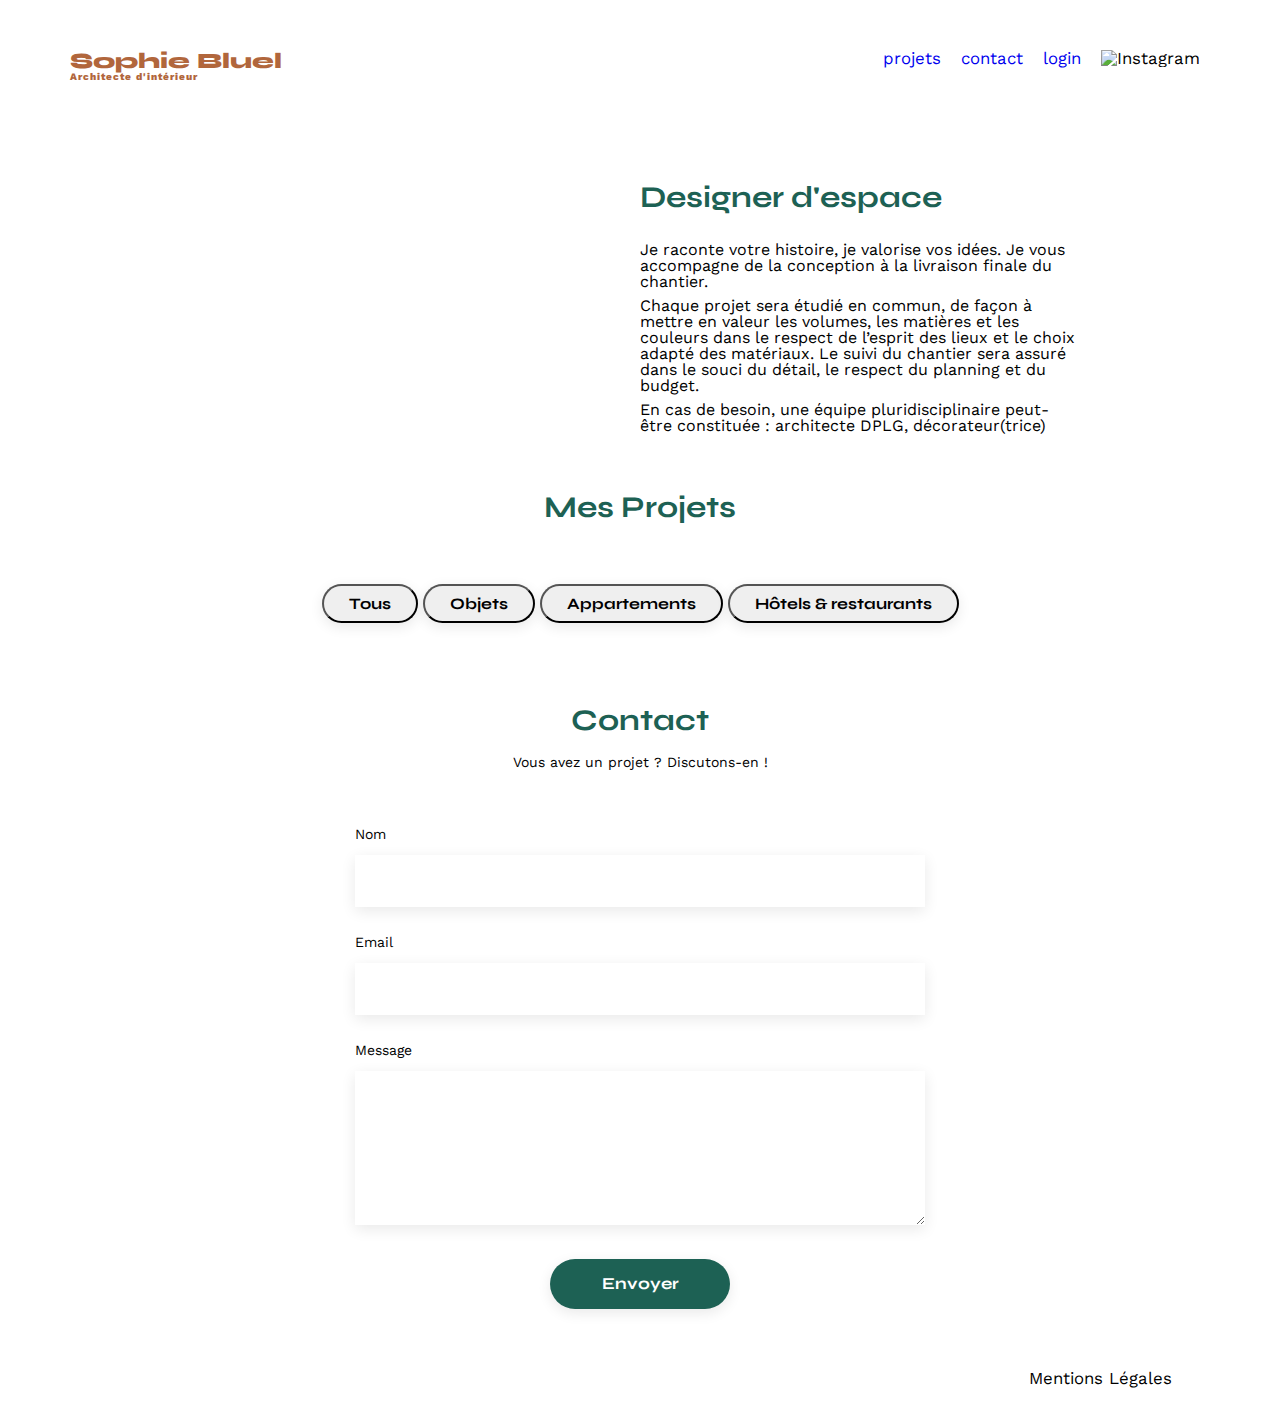
==== FrontEnd/index.html @ 02d9b952 "fonction pour supprimer les images et modification des élements du modal dans Frontend" ====
<!DOCTYPE html>
<html lang="fr">
<head>
	<meta charset="UTF-8">
	<title>Sophie Bluel - Architecte d'intérieur</title>
	<meta name="viewport" content="width=device-width, initial-scale=1.0">
	<link rel="preconnect" href="https://fonts.googleapis.com">
	<link rel="preconnect" href="https://fonts.gstatic.com" crossorigin>
	<link href="https://fonts.googleapis.com/css2?family=Syne:wght@700;800&family=Work+Sans&display=swap" rel="stylesheet">
	<meta name="description" content="">
	<script src="https://kit.fontawesome.com/6a10e47c02.js" crossorigin="anonymous"></script>
	<link rel="stylesheet" href="./assets/style.css">
</head>
<body>

<header>
	<article class="mode-edition">
		<div class="menu-edit" >
			<span><i class="fa-regular fa-pen-to-square"></i>Mode d'édition</span>
			<button class="btn-edit">publier les changements</button>		
		</div>
	</article>
	<article class="article-edit">
		<h1>Sophie Bluel <span>Architecte d'intérieur</span></h1>
		<nav>
			<ul>
				<li><a href="#projet">projets</a></li>
				<li><a href="#contact">contact</a></li>
				<li class="mode-visitor"><a href="login.html">login</a></li>
				<li class="mode-edition link-logout"><a href="index.html">logout</a></li>
				<li><img src="./assets/icons/instagram.png" alt="Instagram"></li>
			</ul>
		</nav>
	</article>
</header>
<main>
	<section id="introduction">
		<figure>
			<img src="./assets/images/sophie-bluel.png" alt="">
			<span class="mode-edition"><i class="fa-regular fa-pen-to-square"></i>modifier</span>
		</figure>
		<article>
			<h2>Designer d'espace</h2>
			<p>Je raconte votre histoire, je valorise vos idées. Je vous accompagne de la conception à la livraison finale du chantier.</p>
			<p>Chaque projet sera étudié en commun, de façon à mettre en valeur les volumes, les matières et les couleurs dans le respect de l’esprit des lieux et le choix adapté des matériaux. Le suivi du chantier sera assuré dans le souci du détail, le respect du planning et du budget.</p>
			<p>En cas de besoin, une équipe pluridisciplinaire peut-être constituée : architecte DPLG, décorateur(trice)</p>
		</article>
	</section>
	<section id="portfolio">
		<h2 id="projets">Mes Projets</h2>
		<p class="mode-edition" id="myBtn-modal"><i class="fa-regular fa-pen-to-square"></i>modifier</p>
		<div class="btn-filters mode-visitor">
			<button class="btn-filter" data-filter="all">Tous</button>
			<button class="btn-filter" data-filter="objets">Objets</button>
			<button class="btn-filter" data-filter="appart">Appartements</button>
			<button class="btn-filter" data-filter="hotels">Hôtels & restaurants</button>	
		</div>
		<div class="gallery"></div>
		<div id="myModal" class="modal">
			<div class="modal-content">
				<div class="modal-one">
					<div class="modal-header">
						<h2>Galerie photo</h2>
						<span class="close">x</span>
					</div>
					<div class="modal-body">
						<div class="modal-gallery"></div>	
					</div>
					<div class="modal-footer">
						<hr>
						<button class="btn-add-img">Ajouter une photo</button>
						<a class="sup-gallery" href="#">Supprimer la galerie</a>
					</div>
				</div>
				<div class="modal-two">
					<div class="modal-header">
						<h2>Ajout photo</h2>
						<a href=""><i class="fa-solid fa-arrow-left"></i></a>
						<span class="close">x</span>
					</div>
					<div class="modal-body">
						<div class="img-content">
						<i class="fa-sharp fa-regular fa-image"></i>
						<button class="btn-select-img">+ Ajouter photo</button>
						<span>jpg, png : 4mo max</span>
						</div>
						<form action="#" method="post">
							<label for="title">Titre</label>
							<input type="text" name="title" id="title">
							<label for="category">Catégorie</label>
							<input type="text" name="category" id="category">
						</form>	
					</div>
					<div class="modal-footer">
						<hr>
						<button class="btn-valid">Valider</button>	
					</div>
				</div>
			</div>
		</div>
	</section>
	<section id="contact">
		<h2>Contact</h2>
		<p>Vous avez un projet ? Discutons-en !</p>
		<form action="#" method="post">
			<label for="name">Nom</label>
			<input type="text" name="name" id="name">
			<label for="email">Email</label>
			<input type="email" name="email" id="email">
			<label for="message">Message</label>
			<textarea name="message" id="message" cols="30" rows="10"></textarea>
			<input type="submit" value="Envoyer">
		</form>
	</section>
</main>

<footer>
	<nav>
		<ul>
			<li>Mentions Légales</li>
		</ul>
	</nav>
</footer>
<script src="./assets/script.js"></script>
</body>
</html>
---- FrontEnd/assets/style.css ----
/* http://meyerweb.com/eric/tools/css/reset/
   v2.0 | 20110126
   License: none (public domain)
*/

html, body, div, span, applet, object, iframe,
h1, h2, h3, h4, h5, h6, p, blockquote, pre,
a, abbr, acronym, address, big, cite, code,
del, dfn, em, img, ins, kbd, q, s, samp,
small, strike, strong, sub, sup, tt, var,
b, u, i, center,
dl, dt, dd, ol, ul, li,
fieldset, form, label, legend,
table, caption, tbody, tfoot, thead, tr, th, td,
article, aside, canvas, details, embed,
figure, figcaption, footer, header, hgroup,
menu, nav, output, ruby, section, summary,
time, mark, audio, video {
	margin: 0;
	padding: 0;
	border: 0;
	font-size: 100%;
	font: inherit;
	vertical-align: baseline;
}
/* HTML5 display-role reset for older browsers */
article, aside, details, figcaption, figure,
footer, header, hgroup, menu, nav, section {
	display: block;
}
body {
	line-height: 1;
}
ol, ul {
	list-style: none;
}
blockquote, q {
	quotes: none;
}
blockquote:before, blockquote:after,
q:before, q:after {
	content: '';
	content: none;
}
table {
	border-collapse: collapse;
	border-spacing: 0;
}
/** end reset css**/
body {
	max-width: 1140px;
	margin:auto;
	font-family: 'Work Sans' ;
	font-size: 14px;
}
header {
	display: flex;
	flex-direction: column;
	justify-content: space-between;
}

.login-header {
	display: flex;
	flex-direction: unset;
	justify-content: space-between;
	margin: 50px 0
}

.article-edit {
	display: flex;
	justify-content: space-between;
	margin: 50px 0
}

section {
	margin: 50px 0
}

h1{
	display: flex;
	flex-direction: column;
	font-family: 'Syne';
	font-size: 22px;
	font-weight: 800;
	color: #B1663C
}

h1 > span {
	font-family: 'Work Sans';
	font-size:10px;
	letter-spacing: 0.1em;
}

h2{
	font-family: 'Syne';
	font-weight: 700;
	font-size: 30px;
	color: #1D6154
}

.mode-edition {
	display: none;
}

.menu-edit {
	font-weight: 500;
	font-size: 16px;
	background-color: black;
	text-align: center;
	padding: 20px 0;
}

.menu-edit span {
	font-family: 'work', sans-serif;
	color: white;
	padding-right: 10px;
	cursor: pointer;
}

.menu-edit span i {
	font-size: 16px;
	padding-right: 10px;
}

button {
	font-family: ''work',sans-serif';
    font-weight: 500;
    font-size: 14px;
	border-radius: 60px;
	cursor: pointer;
	box-shadow: 0px 4px 14px rgba(0, 0, 0, 0.09);
	padding: 10px;
	width: auto;
}

.btn-edit {
	background-color: white;
	color: black;
	border: 1px solid black;
}

nav ul {
	display: flex;
	align-items: center;
	list-style-type: none;
}

nav li {
	padding: 0 10px;
	font-size: 1.2em;
	cursor: pointer;
}

nav a { 
	text-decoration: none;
}


nav li:hover {
	color: #B1663C;
	font-weight: bold;
}

#introduction {
	display: flex;
	align-items: center;
}
#introduction figure {
	flex: 1
}

#introduction img {
	display: block;
	margin: auto;
	width: 80%;
}

#introduction span {
	font-size: 16px;
	position: relative;
	top: 20px;
	left: 52px;
	cursor: pointer;
}

#introduction span i {
	padding-right: 10px;
}

#introduction article {
	flex: 1	
}

#introduction h2 {
	margin-bottom: 1em;
}

#introduction p {
	margin-bottom: 0.5em;
	font-size: 16px;
	width: 77%;
}

#portfolio h2 {
	text-align: center;
	margin-bottom: 1em;
}

#portfolio p {
	text-align: center;
	font-size: 16px;
	position: relative;
	bottom: 51px;
	left: 154px;
	cursor: pointer;
}

#portfolio p i {
	padding-right: 10px;
}

/*les galleries*/
.gallery {
	width: 100%;
	display: grid;
	grid-template-columns: 1fr 1fr 1fr;
	grid-column-gap: 20px;
	grid-row-gap: 20px;
}

.gallery img {
	width: 100%;
}

/*boîte modal*/
.modal-two {
	display: none;
}

.modal-one{
	display: block;
}

.modal {
	display: none; 
	position: fixed;
	z-index: 1;
	left: 0;
	top: 0;
	width: 100%; 
	height: 100%; 
	margin: auto;
	overflow: auto; 
	background-color: rgba(0,0,0,0.4);
}

.modal-content h2 {
	font-family: 'work',sans-serif;
	font-size: 20px;
	font-weight: 400;
	color: #000;
}
  
/* contenu du modal */
.modal-content {
	background-color: #fefefe; 
	padding: 40px;
	border: 1px solid #b3b3b3;
	border-radius: 10px;
	width: 40%; 
	text-align: center;
	margin: auto;
}

.modal-gallery {
	display: grid;
	grid-template-columns: 1fr 1fr 1fr 1fr 1fr;
	grid-column-gap: 10px;
	margin: 1em 10%;
	text-align: left;
}

.modal-content img {
	width: 100%;
}

.modal-gallery i {
	position: relative;
    bottom: 85%;
    right: 5px;
    float: right;
    color: white;
    background-color: black;
    padding: 4px;
    border-radius: 3px;
	cursor: pointer;
}

.fa-arrows-up-down-left-right {
	margin-right: 4px;
}

hr {
	width: 80%;
	height: 2px;
	background-color: #b3b3b3;
	border: none;
	margin-bottom: 2em;
  }

.btn-add-img {
	font-family: 'Syne';
	margin-bottom: 20px;
	color: white;
	border: 1px solid #1D6154;
	background-color: #1D6154;
	width: 239px;
	height: 36px;
}

.btn-select-img {
	color: #306685;
	font-family:'work',sans-serif;

}
.btn-valid,
.btn-select-img  {
	font-family: 'Syne';
	margin: 20px;
	color: white;
	border: 1px solid #b3b3b3;
	background-color: #b3b3b3;
	width: 239px;
	height: 36px;
}

.sup-gallery {
	display: block;
    text-decoration: none;
    color: red;
}

.img-content {
	display: flex;
    flex-direction: column;
	justify-content: center;
    align-items: center;
    padding: 20px;
    width: 75%;
    height: 200px;
    margin: auto;
    margin-bottom: 20px;
    background-color: #E8F1F6;
}

.fa-arrow-left {
	float: left;
    position: relative;
    bottom: 65px;
    font-size: larger;
    color: black;
}

.fa-image {
	font-size: 80px;
}

/* bouton close */
.close {
    color: black;
    float: right;
    position: relative;
    top: -70px;
    font-size: 20px;
    font-weight: bold;
}

.close:hover,
.close:focus {
  color: #000;
  text-decoration: none;
  cursor: pointer;
}


/*les filtres*/
.btn-filters {
	display: inline-block;
	width: 100%;
	text-align: center;
	height: auto;
}

.btn-filter {
	font-family: 'Syne';
    font-weight: 700;
    font-size: 16px;
    padding: 8px 25px;
    margin: 2em auto;
}

.white-bgrd-btn { 
	color: #1D6154;
	background-color: white;
	border: 1px solid #1D6154;
	box-shadow: 0px 4px 14px rgba(0, 0, 0, 0.09);
}

.green-bgrd-btn {
	background-color: #1D6154;
	color: white;
	border: none;
}

/*section contact*/
#contact {
	width: 50%;
	margin: auto;
}
#contact > * {
	text-align: center;

}
#contact h2{
	margin-bottom: 20px;
}

#contact form {
	text-align: left;
	margin-top:30px;
	display: flex;
	flex-direction: column;
}

#contact input,
.modal-body input {
	height: 50px;
	font-size: 1.2em;
	border: none;
	box-shadow: 0px 4px 14px rgba(0, 0, 0, 0.09);
}

#contact label,
.modal-body label {
	margin: 2em 0 1em 0;
}

#contact textarea {
	border: none;
	box-shadow: 0px 4px 14px rgba(0, 0, 0, 0.09);
}

input[type="submit"]{
	font-family: 'Syne';
	font-weight: 700;
	color: white;
	background-color: #1D6154;
	margin : 2em auto ;
	width: 180px;
	text-align: center;
	border-radius: 60px ;
	cursor: pointer;
}

/*ajout de la page login*/
#login {
	width: 50%;
	margin: auto;
}

#login > * {
	text-align: center;

}
#login h2{
	margin-bottom: 20px;
}
#login form {
	text-align: left;
	margin-top:30px;
	display: flex;
	flex-direction: column;
}

#login input {
	height: 50px;
	font-size: 1.2em;
	border: none;
	box-shadow: 0px 4px 14px rgba(0, 0, 0, 0.09);
}

#login label {
	margin: 2em 0 1em 0;
}

.password-forgot {
	text-align: center;
}

.message-password {
	color: red;
	display: none;
	padding-top: 10px;
}


footer nav ul {
	display: flex;
	justify-content: flex-end;
	margin: 2em
}

.login-footer {
	position: absolute;
	bottom: 0;
	right: 0;
	padding-right: 13%;
	padding-bottom: 20px;
}
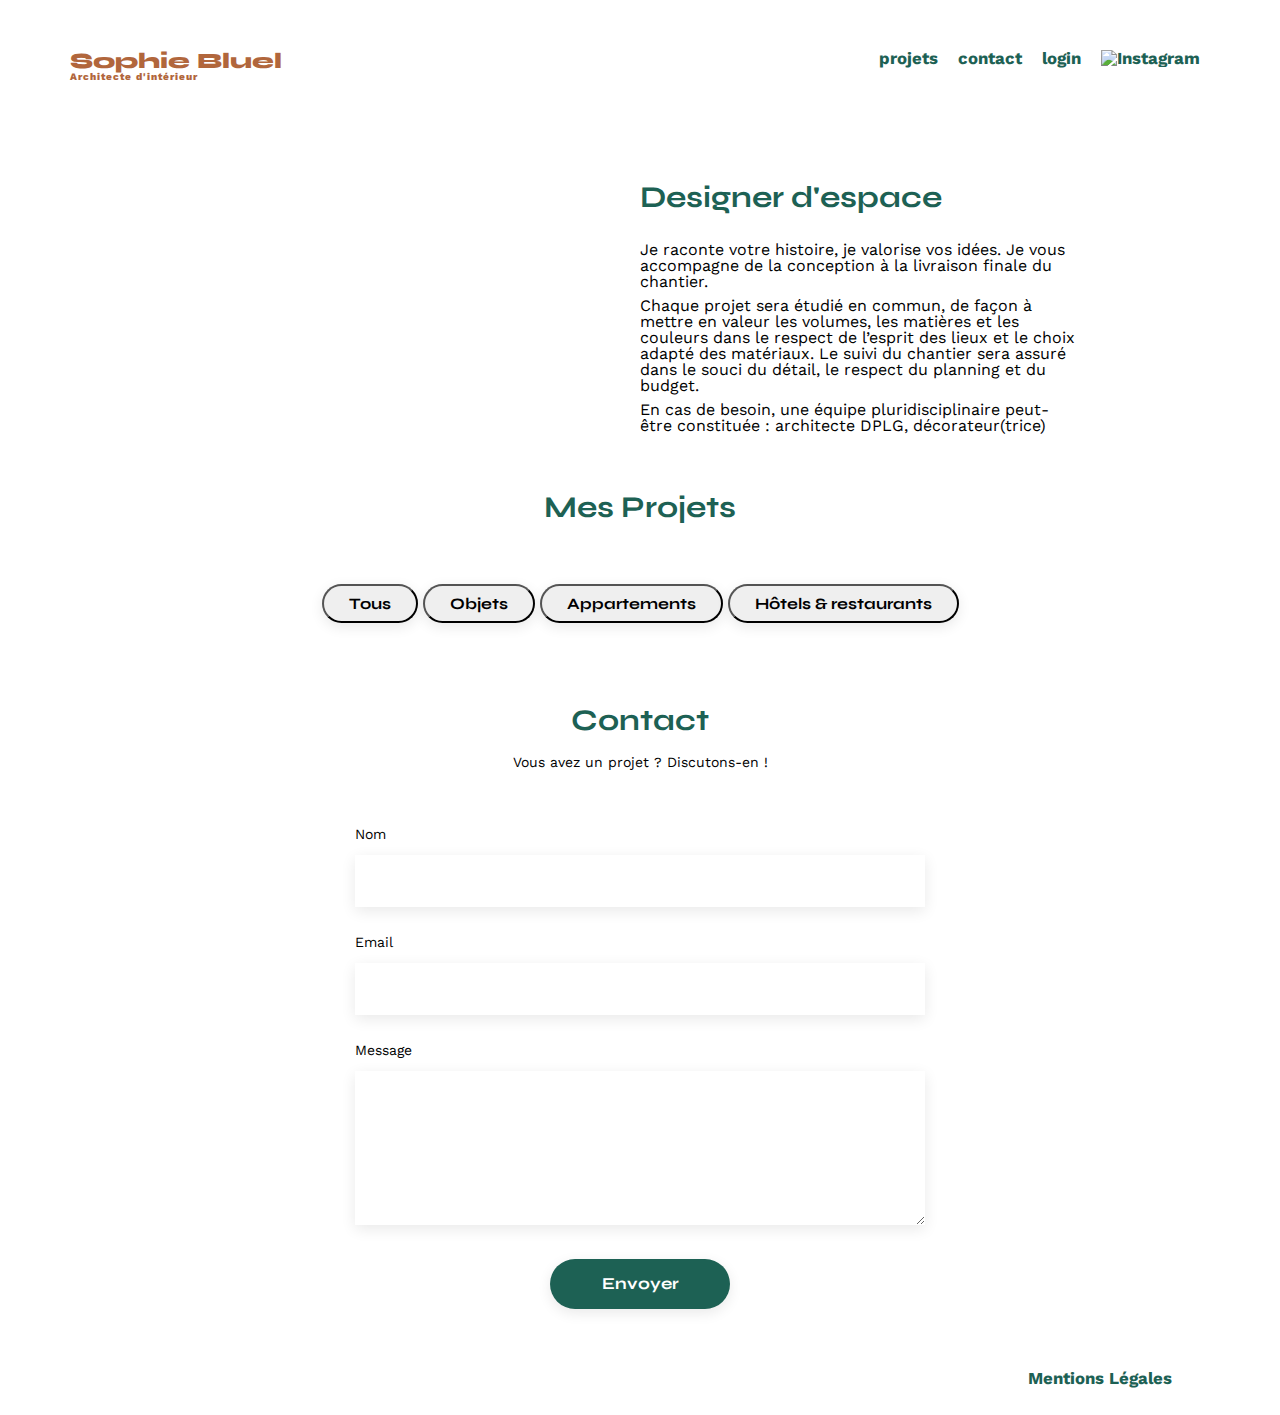
==== commit e932c81c: "ajout de messages d'erreur dans le formulaire modal ajout photo" ====
--- a/FrontEnd/index.html
+++ b/FrontEnd/index.html
@@ -47,8 +47,10 @@
 		</article>
 	</section>
 	<section id="portfolio">
-		<h2 id="projets">Mes Projets</h2>
-		<p class="mode-edition" id="myBtn-modal"><i class="fa-regular fa-pen-to-square"></i>modifier</p>
+		<div class="titre-portfolio">
+			<h2 id="projets">Mes Projets</h2>
+			<p class="mode-edition" id="myBtn-modal"><i class="fa-regular fa-pen-to-square"></i>modifier</p>
+		</div>
 		<div class="btn-filters mode-visitor">
 			<button class="btn-filter" data-filter="all">Tous</button>
 			<button class="btn-filter" data-filter="objets">Objets</button>
@@ -58,43 +60,43 @@
 		<div class="gallery"></div>
 		<div id="myModal" class="modal">
 			<div class="modal-content">
-				<div class="modal-one">
-					<div class="modal-header">
-						<h2>Galerie photo</h2>
-						<span class="close">x</span>
-					</div>
-					<div class="modal-body">
-						<div class="modal-gallery"></div>	
-					</div>
-					<div class="modal-footer">
-						<hr>
-						<button class="btn-add-img">Ajouter une photo</button>
-						<a class="sup-gallery" href="#">Supprimer la galerie</a>
-					</div>
+				<div class="modal-header">
+					<h2 class="modal-one">Galerie photo</h2>
+					<h2 class="modal-two">Ajout photo</h2>
+					<i class="fa-solid fa-arrow-left modal-two"></i>
+					<span class="close">x</span>
 				</div>
-				<div class="modal-two">
-					<div class="modal-header">
-						<h2>Ajout photo</h2>
-						<a href=""><i class="fa-solid fa-arrow-left"></i></a>
-						<span class="close">x</span>
-					</div>
-					<div class="modal-body">
-						<div class="img-content">
-						<i class="fa-sharp fa-regular fa-image"></i>
-						<button class="btn-select-img">+ Ajouter photo</button>
-						<span>jpg, png : 4mo max</span>
-						</div>
-						<form action="#" method="post">
+				<div class="modal-body">
+					<div class="modal-gallery modal-one"></div>	
+					<div class="form-modal modal-two">
+						<form action="#" method="post" id="form-works">
+							<div class="img-content">
+								<i class="fa-sharp fa-regular fa-image img-preview"></i>
+								<label for="fileInput" class="label-fileInput img-preview">+Ajouter photo</label>
+								<input type="file" id="fileInput">
+								<img id="preview" alt="">
+								<span class="img-preview">jpg, png : 4mo max</span>
+							</div>
+							<small class="msg-error">Veuillez choisir l'image svp !</small>
 							<label for="title">Titre</label>
 							<input type="text" name="title" id="title">
+							<small class="msg-error">Veuillez renseigner le titre svp !</small>
 							<label for="category">Catégorie</label>
-							<input type="text" name="category" id="category">
-						</form>	
-					</div>
-					<div class="modal-footer">
-						<hr>
-						<button class="btn-valid">Valider</button>	
-					</div>
+							<select name="category" id="categorie">
+								<option value="1">Objets</option>
+								<option value="2">Appartements</option>
+								<option value="3">Hôtels & restaurants</option>
+							</select>
+							<small class="msg-error">Veuillez renseigner les champs svp !</small>
+							<hr>
+							<input type="submit" value="valider">	
+						</form>
+					</div>	
+				</div>
+				<div class="modal-footer">
+					<hr class="modal-one">
+					<button class="btn-change-content modal-one">Ajouter une photo</button>
+					<a class="sup-gallery modal-one" href="#">Supprimer la galerie</a>
 				</div>
 			</div>
 		</div>
--- a/FrontEnd/assets/style.css
+++ b/FrontEnd/assets/style.css
@@ -148,15 +148,20 @@
 nav li {
 	padding: 0 10px;
 	font-size: 1.2em;
+	color: #1D6154;
+    font-weight: bold;
 	cursor: pointer;
 }
 
 nav a { 
 	text-decoration: none;
-}
-
-
-nav li:hover {
+	color: #1D6154;
+    font-weight: bold;
+}
+
+
+nav li:hover,
+nav a:hover {
 	color: #B1663C;
 	font-weight: bold;
 }
@@ -201,17 +206,19 @@
 	width: 77%;
 }
 
+.titre-portfolio {
+	display: flex;
+	justify-content: center;
+}
+
 #portfolio h2 {
 	text-align: center;
 	margin-bottom: 1em;
 }
 
 #portfolio p {
-	text-align: center;
 	font-size: 16px;
-	position: relative;
-	bottom: 51px;
-	left: 154px;
+	padding: 8px 0px 0px 20px;
 	cursor: pointer;
 }
 
@@ -254,7 +261,7 @@
 	background-color: rgba(0,0,0,0.4);
 }
 
-.modal-content h2 {
+.modal-header h2 {
 	font-family: 'work',sans-serif;
 	font-size: 20px;
 	font-weight: 400;
@@ -282,6 +289,7 @@
 
 .modal-content img {
 	width: 100%;
+	object-fit: cover;
 }
 
 .modal-gallery i {
@@ -308,30 +316,52 @@
 	margin-bottom: 2em;
   }
 
-.btn-add-img {
+.btn-change-content {
 	font-family: 'Syne';
 	margin-bottom: 20px;
 	color: white;
 	border: 1px solid #1D6154;
 	background-color: #1D6154;
 	width: 239px;
-	height: 36px;
-}
-
-.btn-select-img {
+	height: 40px;
+}
+
+/*fomulaire modal*/
+.form-modal {
+	width: 80%;
+	margin: auto;
+}
+
+.form-modal select { 
+	width: 100%;
+    height: 50px;
+	margin: 10px 0px 20px 0;
+    border: none;
+    box-shadow: 0px 4px 14px rgba(0, 0, 0, 0.09);
+}
+
+small {
+	font-size: 14px;
+}
+
+.label-fileInput {
+	font-family: 'Syne';
+	font-weight: 700;
 	color: #306685;
-	font-family:'work',sans-serif;
-
-}
-.btn-valid,
-.btn-select-img  {
-	font-family: 'Syne';
-	margin: 20px;
-	color: white;
-	border: 1px solid #b3b3b3;
-	background-color: #b3b3b3;
+	background-color: #CBD6DC;
+	padding: 15px 30px;
+	text-align: center;
+	border-radius: 60px ;
+	cursor: pointer;
+}
+
+.img-content input {
+	display: none;
+} 
+
+.img-content img {
 	width: 239px;
-	height: 36px;
+	object-fit: cover;
 }
 
 .sup-gallery {
@@ -345,12 +375,13 @@
     flex-direction: column;
 	justify-content: center;
     align-items: center;
-    padding: 20px;
-    width: 75%;
+    padding: 20px 0;
+    width: 100%;
+	margin: auto;
     height: 200px;
-    margin: auto;
     margin-bottom: 20px;
     background-color: #E8F1F6;
+	overflow: hidden;
 }
 
 .fa-arrow-left {
@@ -359,10 +390,12 @@
     bottom: 65px;
     font-size: larger;
     color: black;
+	cursor: pointer;
 }
 
 .fa-image {
 	font-size: 80px;
+	color: #B9C5CC;
 }
 
 /* bouton close */
@@ -382,6 +415,21 @@
   cursor: pointer;
 }
 
+.form-modal input[type="submit"]{ 
+	border: 1px solid #b3b3b3!important;
+	background-color: #b3b3b3!important ;
+	width: 239px;
+	height: 40px;
+}
+
+.form-modal hr {
+    width: 100%;
+    margin-top: 20px;
+}
+/*footer modal*/
+.modal-footer {
+	text-align: -webkit-center;
+}
 
 /*les filtres*/
 .btn-filters {
@@ -413,19 +461,25 @@
 }
 
 /*section contact*/
-#contact {
+#contact,
+#login {
 	width: 50%;
 	margin: auto;
 }
-#contact > * {
-	text-align: center;
-
-}
-#contact h2{
+#contact,
+#login,
+.form-modal > * {
+	text-align: center;
+
+}
+#contact h2,
+#login h2{
 	margin-bottom: 20px;
 }
 
-#contact form {
+#contact form,
+#login form,
+.form-modal form {
 	text-align: left;
 	margin-top:30px;
 	display: flex;
@@ -433,7 +487,8 @@
 }
 
 #contact input,
-.modal-body input {
+#login input,
+.form-modal input {
 	height: 50px;
 	font-size: 1.2em;
 	border: none;
@@ -441,7 +496,8 @@
 }
 
 #contact label,
-.modal-body label {
+#login label,
+.form-modal label {
 	margin: 2em 0 1em 0;
 }
 
@@ -463,46 +519,17 @@
 }
 
 /*ajout de la page login*/
-#login {
-	width: 50%;
-	margin: auto;
-}
-
-#login > * {
-	text-align: center;
-
-}
-#login h2{
-	margin-bottom: 20px;
-}
-#login form {
-	text-align: left;
-	margin-top:30px;
-	display: flex;
-	flex-direction: column;
-}
-
-#login input {
-	height: 50px;
-	font-size: 1.2em;
-	border: none;
-	box-shadow: 0px 4px 14px rgba(0, 0, 0, 0.09);
-}
-
-#login label {
-	margin: 2em 0 1em 0;
-}
 
 .password-forgot {
 	text-align: center;
 }
 
-.message-password {
+.message-password,
+.msg-error {
 	color: red;
 	display: none;
 	padding-top: 10px;
 }
-
 
 footer nav ul {
 	display: flex;
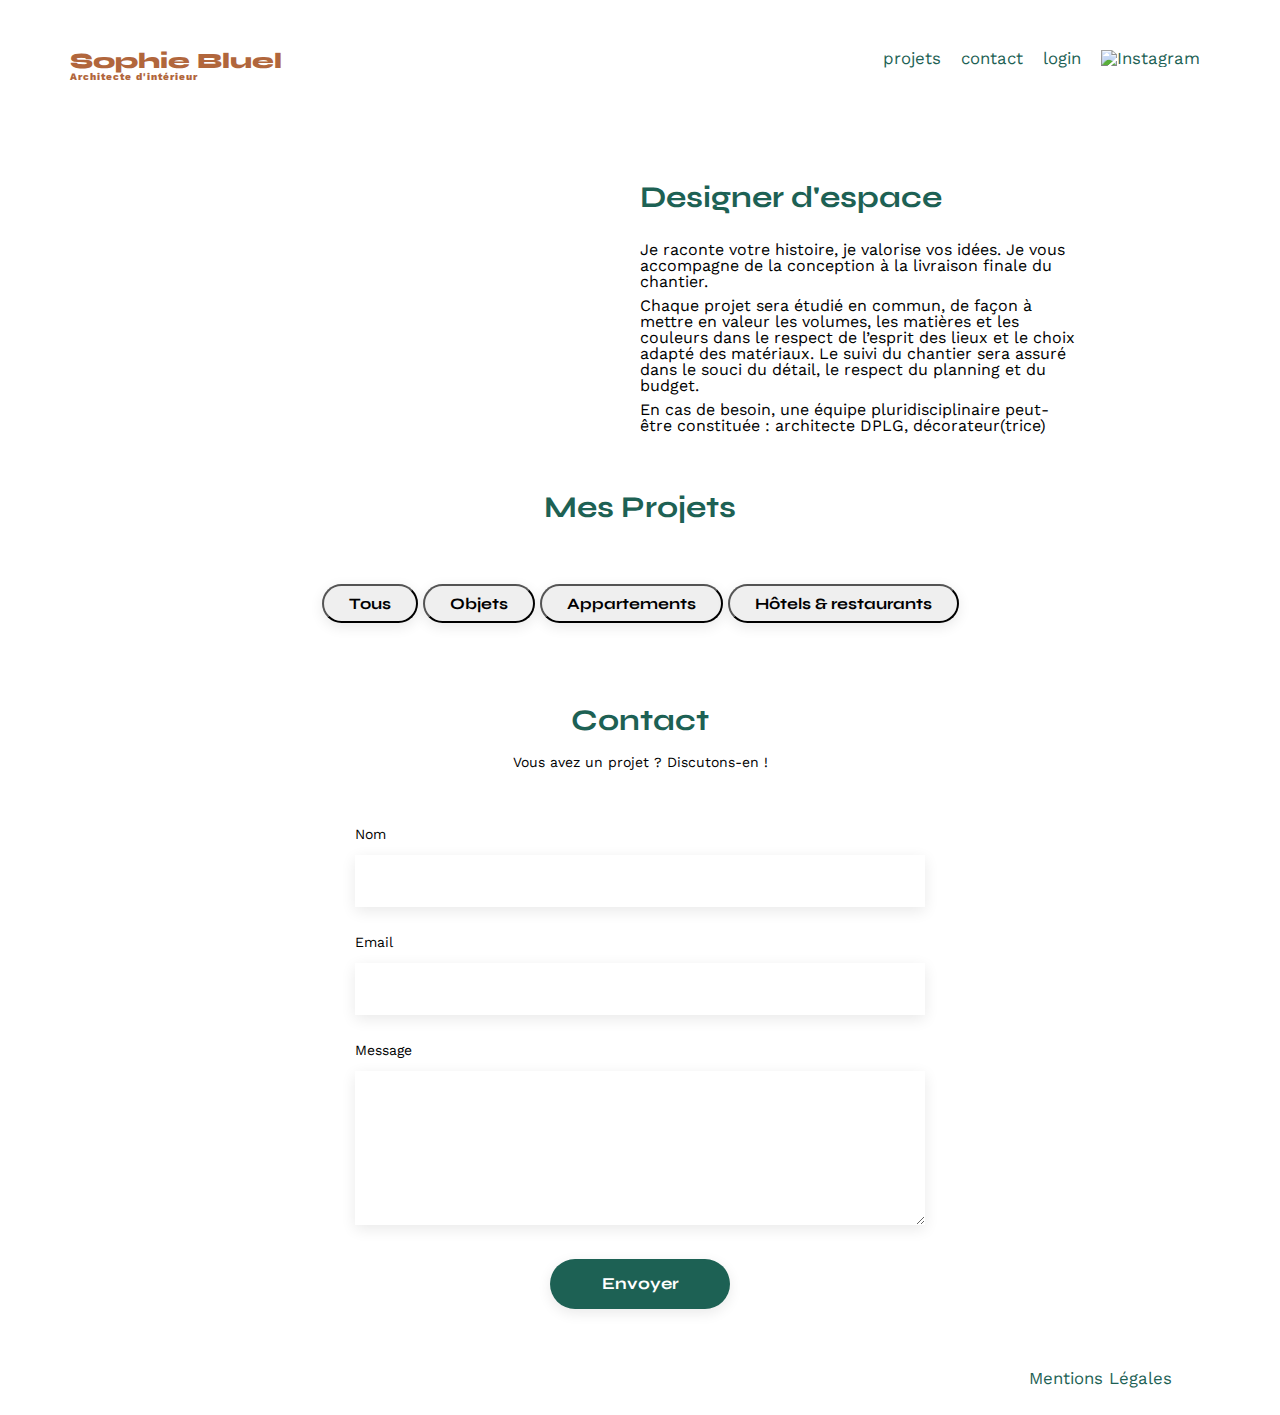
==== commit 261e5a6b: "ajout des messages quand image supprimé et formulaire validé" ====
--- a/FrontEnd/index.html
+++ b/FrontEnd/index.html
@@ -74,24 +74,26 @@
 								<i class="fa-sharp fa-regular fa-image img-preview"></i>
 								<label for="fileInput" class="label-fileInput img-preview">+Ajouter photo</label>
 								<input type="file" id="fileInput">
-								<img id="preview" alt="">
+								<img id="preview" src="/assets/images/" alt="">
 								<span class="img-preview">jpg, png : 4mo max</span>
 							</div>
 							<small class="msg-error">Veuillez choisir l'image svp !</small>
 							<label for="title">Titre</label>
 							<input type="text" name="title" id="title">
 							<small class="msg-error">Veuillez renseigner le titre svp !</small>
-							<label for="category">Catégorie</label>
-							<select name="category" id="categorie">
-								<option value="1">Objets</option>
-								<option value="2">Appartements</option>
-								<option value="3">Hôtels & restaurants</option>
-							</select>
+							<label for="categorie">Catégorie</label>
+							<select name="category" id="categorie"></select>
 							<small class="msg-error">Veuillez renseigner les champs svp !</small>
 							<hr>
-							<input type="submit" value="valider">	
+							<input type="submit" value="valider" id="sendButton">								
 						</form>
-					</div>	
+					</div>
+					<div class="modal-message" id="message-delete">
+						<p>Image supprimé</p>
+					</div>
+					<div class="modal-message" id="message-send">
+						<p>Votre formulaire est bien envoyé</p>
+					</div>
 				</div>
 				<div class="modal-footer">
 					<hr class="modal-one">
@@ -99,6 +101,7 @@
 					<a class="sup-gallery modal-one" href="#">Supprimer la galerie</a>
 				</div>
 			</div>
+			
 		</div>
 	</section>
 	<section id="contact">
@@ -106,7 +109,7 @@
 		<p>Vous avez un projet ? Discutons-en !</p>
 		<form action="#" method="post">
 			<label for="name">Nom</label>
-			<input type="text" name="name" id="name">
+			<input type="text"n ame="name" id="name">
 			<label for="email">Email</label>
 			<input type="email" name="email" id="email">
 			<label for="message">Message</label>
--- a/FrontEnd/assets/style.css
+++ b/FrontEnd/assets/style.css
@@ -59,19 +59,6 @@
 	justify-content: space-between;
 }
 
-.login-header {
-	display: flex;
-	flex-direction: unset;
-	justify-content: space-between;
-	margin: 50px 0
-}
-
-.article-edit {
-	display: flex;
-	justify-content: space-between;
-	margin: 50px 0
-}
-
 section {
 	margin: 50px 0
 }
@@ -102,6 +89,12 @@
 	display: none;
 }
 
+.article-edit {
+	display: flex;
+	justify-content: space-between;
+	margin: 50px 0
+}
+
 .menu-edit {
 	font-weight: 500;
 	font-size: 16px;
@@ -149,14 +142,12 @@
 	padding: 0 10px;
 	font-size: 1.2em;
 	color: #1D6154;
-    font-weight: bold;
 	cursor: pointer;
 }
 
 nav a { 
 	text-decoration: none;
 	color: #1D6154;
-    font-weight: bold;
 }
 
 
@@ -239,13 +230,19 @@
 	width: 100%;
 }
 
-/*boîte modal*/
+/*boîte modal_1*/
+.modal-one{
+	display: block;
+}
+
+/*boîte modal page_2*/
 .modal-two {
 	display: none;
 }
 
-.modal-one{
-	display: block;
+/*message modal*/
+.modal-message {
+	display: none;
 }
 
 .modal {
@@ -415,13 +412,6 @@
   cursor: pointer;
 }
 
-.form-modal input[type="submit"]{ 
-	border: 1px solid #b3b3b3!important;
-	background-color: #b3b3b3!important ;
-	width: 239px;
-	height: 40px;
-}
-
 .form-modal hr {
     width: 100%;
     margin-top: 20px;
@@ -506,11 +496,15 @@
 	box-shadow: 0px 4px 14px rgba(0, 0, 0, 0.09);
 }
 
+#contact input[type="submit"]{
+	background-color: #1D6154;
+}
+
 input[type="submit"]{
 	font-family: 'Syne';
 	font-weight: 700;
 	color: white;
-	background-color: #1D6154;
+	background-color: #b3b3b3;
 	margin : 2em auto ;
 	width: 180px;
 	text-align: center;
@@ -519,6 +513,12 @@
 }
 
 /*ajout de la page login*/
+.login-header {
+	display: flex;
+	flex-direction: unset;
+	justify-content: space-between;
+	margin: 50px 0
+}
 
 .password-forgot {
 	text-align: center;
@@ -529,12 +529,6 @@
 	color: red;
 	display: none;
 	padding-top: 10px;
-}
-
-footer nav ul {
-	display: flex;
-	justify-content: flex-end;
-	margin: 2em
 }
 
 .login-footer {
@@ -545,4 +539,10 @@
 	padding-bottom: 20px;
 }
 
-
+footer nav ul {
+	display: flex;
+	justify-content: flex-end;
+	margin: 2em
+}
+
+
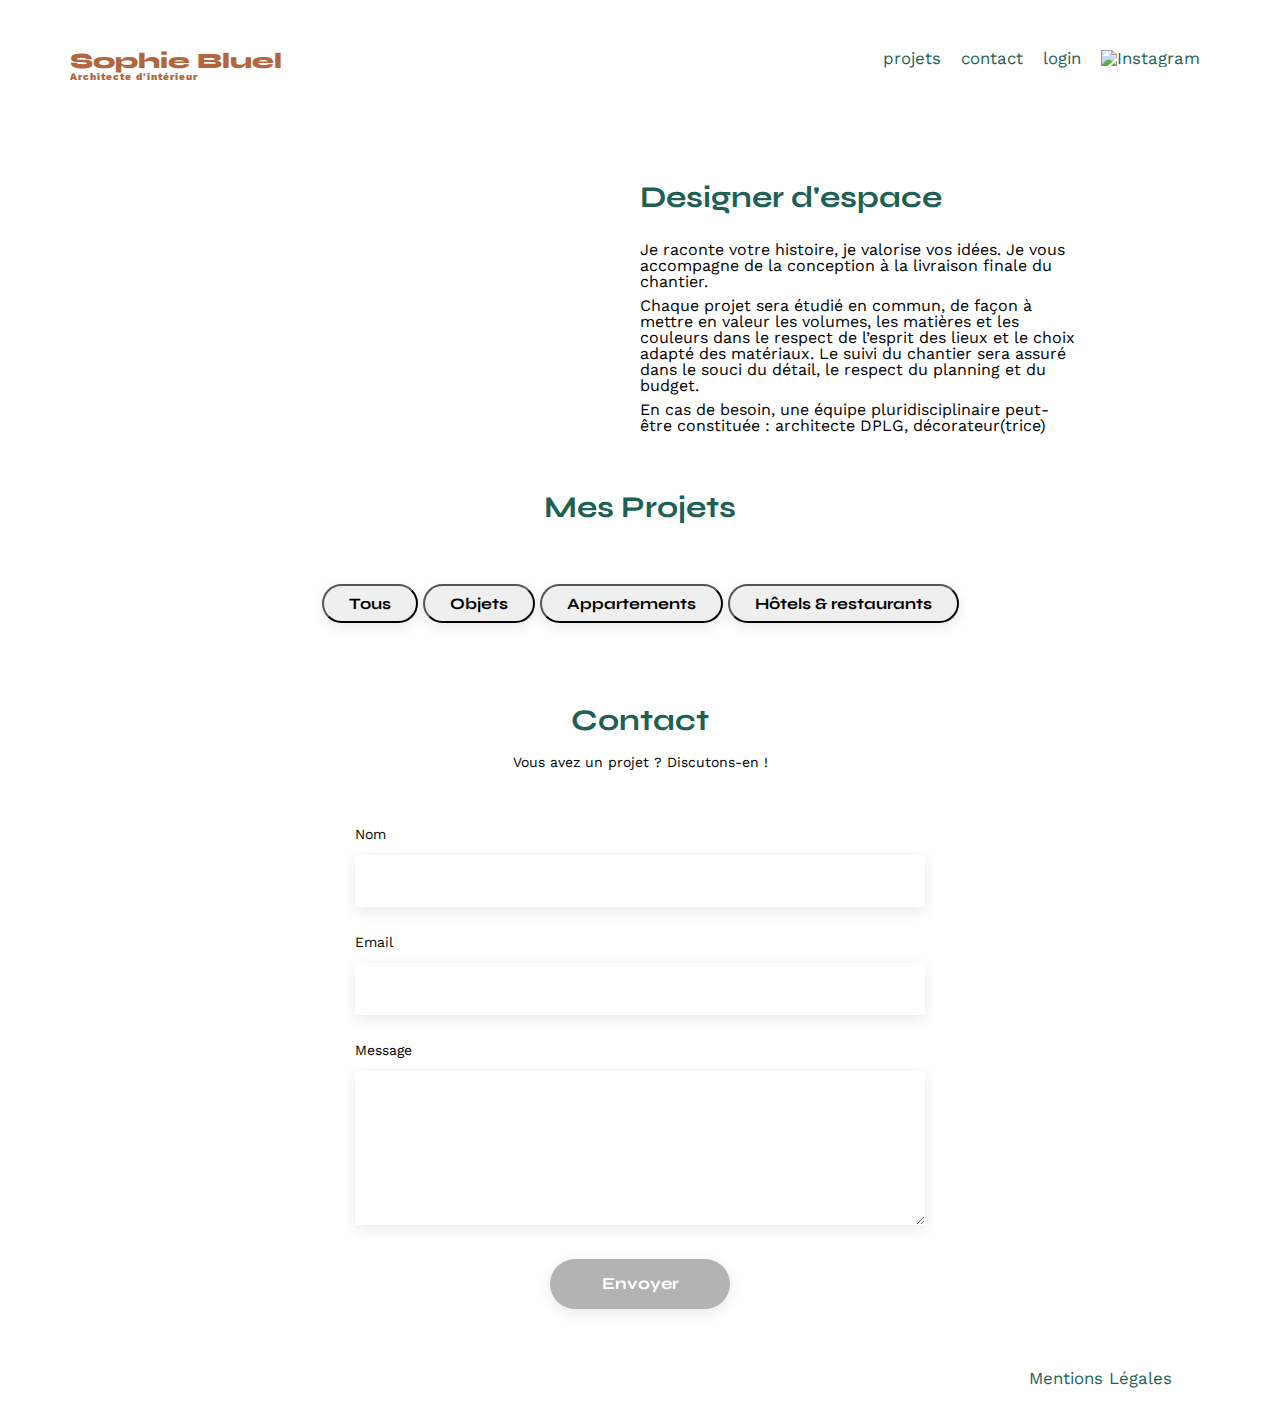
==== commit 204a5543: "rectification d'indentation" ====
--- a/FrontEnd/index.html
+++ b/FrontEnd/index.html
@@ -101,7 +101,6 @@
 					<a class="sup-gallery modal-one" href="#">Supprimer la galerie</a>
 				</div>
 			</div>
-			
 		</div>
 	</section>
 	<section id="contact">
@@ -109,7 +108,7 @@
 		<p>Vous avez un projet ? Discutons-en !</p>
 		<form action="#" method="post">
 			<label for="name">Nom</label>
-			<input type="text"n ame="name" id="name">
+			<input type="text" name="name" id="name">
 			<label for="email">Email</label>
 			<input type="email" name="email" id="email">
 			<label for="message">Message</label>
--- a/FrontEnd/assets/style.css
+++ b/FrontEnd/assets/style.css
@@ -87,6 +87,7 @@
 
 .mode-edition {
 	display: none;
+	cursor: pointer;
 }
 
 .article-edit {
@@ -116,7 +117,7 @@
 }
 
 button {
-	font-family: ''work',sans-serif';
+	font-family: 'work', sans-serif;
     font-weight: 500;
     font-size: 14px;
 	border-radius: 60px;
@@ -210,7 +211,6 @@
 #portfolio p {
 	font-size: 16px;
 	padding: 8px 0px 0px 20px;
-	cursor: pointer;
 }
 
 #portfolio p i {
@@ -243,6 +243,12 @@
 /*message modal*/
 .modal-message {
 	display: none;
+}
+
+.modal-message p{
+	color: red;
+    font-size: small!important;
+	padding-bottom: 30px!important;
 }
 
 .modal {
@@ -253,9 +259,25 @@
 	top: 0;
 	width: 100%; 
 	height: 100%; 
-	margin: auto;
-	overflow: auto; 
+	margin-top: auto;
+	overflow: auto;  
 	background-color: rgba(0,0,0,0.4);
+}
+
+/* contenu du modal */
+.modal-content {
+	position: fixed;
+	top: 0;
+	left: 0;
+	right: 0;
+	background-color: #fefefe; 
+	padding: 40px 40px 0 40px;
+	border: 1px solid #b3b3b3;
+	border-radius: 10px;
+	width: 30%; 
+	text-align: center;
+	margin: 10% auto;
+	/* overflow: hidden; */
 }
 
 .modal-header h2 {
@@ -265,16 +287,6 @@
 	color: #000;
 }
   
-/* contenu du modal */
-.modal-content {
-	background-color: #fefefe; 
-	padding: 40px;
-	border: 1px solid #b3b3b3;
-	border-radius: 10px;
-	width: 40%; 
-	text-align: center;
-	margin: auto;
-}
 
 .modal-gallery {
 	display: grid;
@@ -291,7 +303,7 @@
 
 .modal-gallery i {
 	position: relative;
-    bottom: 85%;
+    bottom: 82%;
     right: 5px;
     float: right;
     color: white;
@@ -305,24 +317,6 @@
 	margin-right: 4px;
 }
 
-hr {
-	width: 80%;
-	height: 2px;
-	background-color: #b3b3b3;
-	border: none;
-	margin-bottom: 2em;
-  }
-
-.btn-change-content {
-	font-family: 'Syne';
-	margin-bottom: 20px;
-	color: white;
-	border: 1px solid #1D6154;
-	background-color: #1D6154;
-	width: 239px;
-	height: 40px;
-}
-
 /*fomulaire modal*/
 .form-modal {
 	width: 80%;
@@ -359,12 +353,6 @@
 .img-content img {
 	width: 239px;
 	object-fit: cover;
-}
-
-.sup-gallery {
-	display: block;
-    text-decoration: none;
-    color: red;
 }
 
 .img-content {
@@ -376,7 +364,6 @@
     width: 100%;
 	margin: auto;
     height: 200px;
-    margin-bottom: 20px;
     background-color: #E8F1F6;
 	overflow: hidden;
 }
@@ -415,10 +402,37 @@
 .form-modal hr {
     width: 100%;
     margin-top: 20px;
+	margin-bottom: 0;
 }
 /*footer modal*/
 .modal-footer {
+	text-align: center;
 	text-align: -webkit-center;
+}
+
+.sup-gallery {
+	display: block;
+    text-decoration: none;
+    color: red;
+	margin-bottom: 30px;
+}
+
+hr {
+	width: 80%;
+	height: 2px;
+	background-color: #b3b3b3;
+	border: none;
+	margin-bottom: 2em;
+}
+
+  .btn-change-content {
+	font-family: 'Syne';
+	margin-bottom: 20px;
+	color: white;
+	border: 1px solid #1D6154;
+	background-color: #1D6154;
+	width: 239px;
+	height: 40px;
 }
 
 /*les filtres*/
@@ -496,10 +510,6 @@
 	box-shadow: 0px 4px 14px rgba(0, 0, 0, 0.09);
 }
 
-#contact input[type="submit"]{
-	background-color: #1D6154;
-}
-
 input[type="submit"]{
 	font-family: 'Syne';
 	font-weight: 700;
